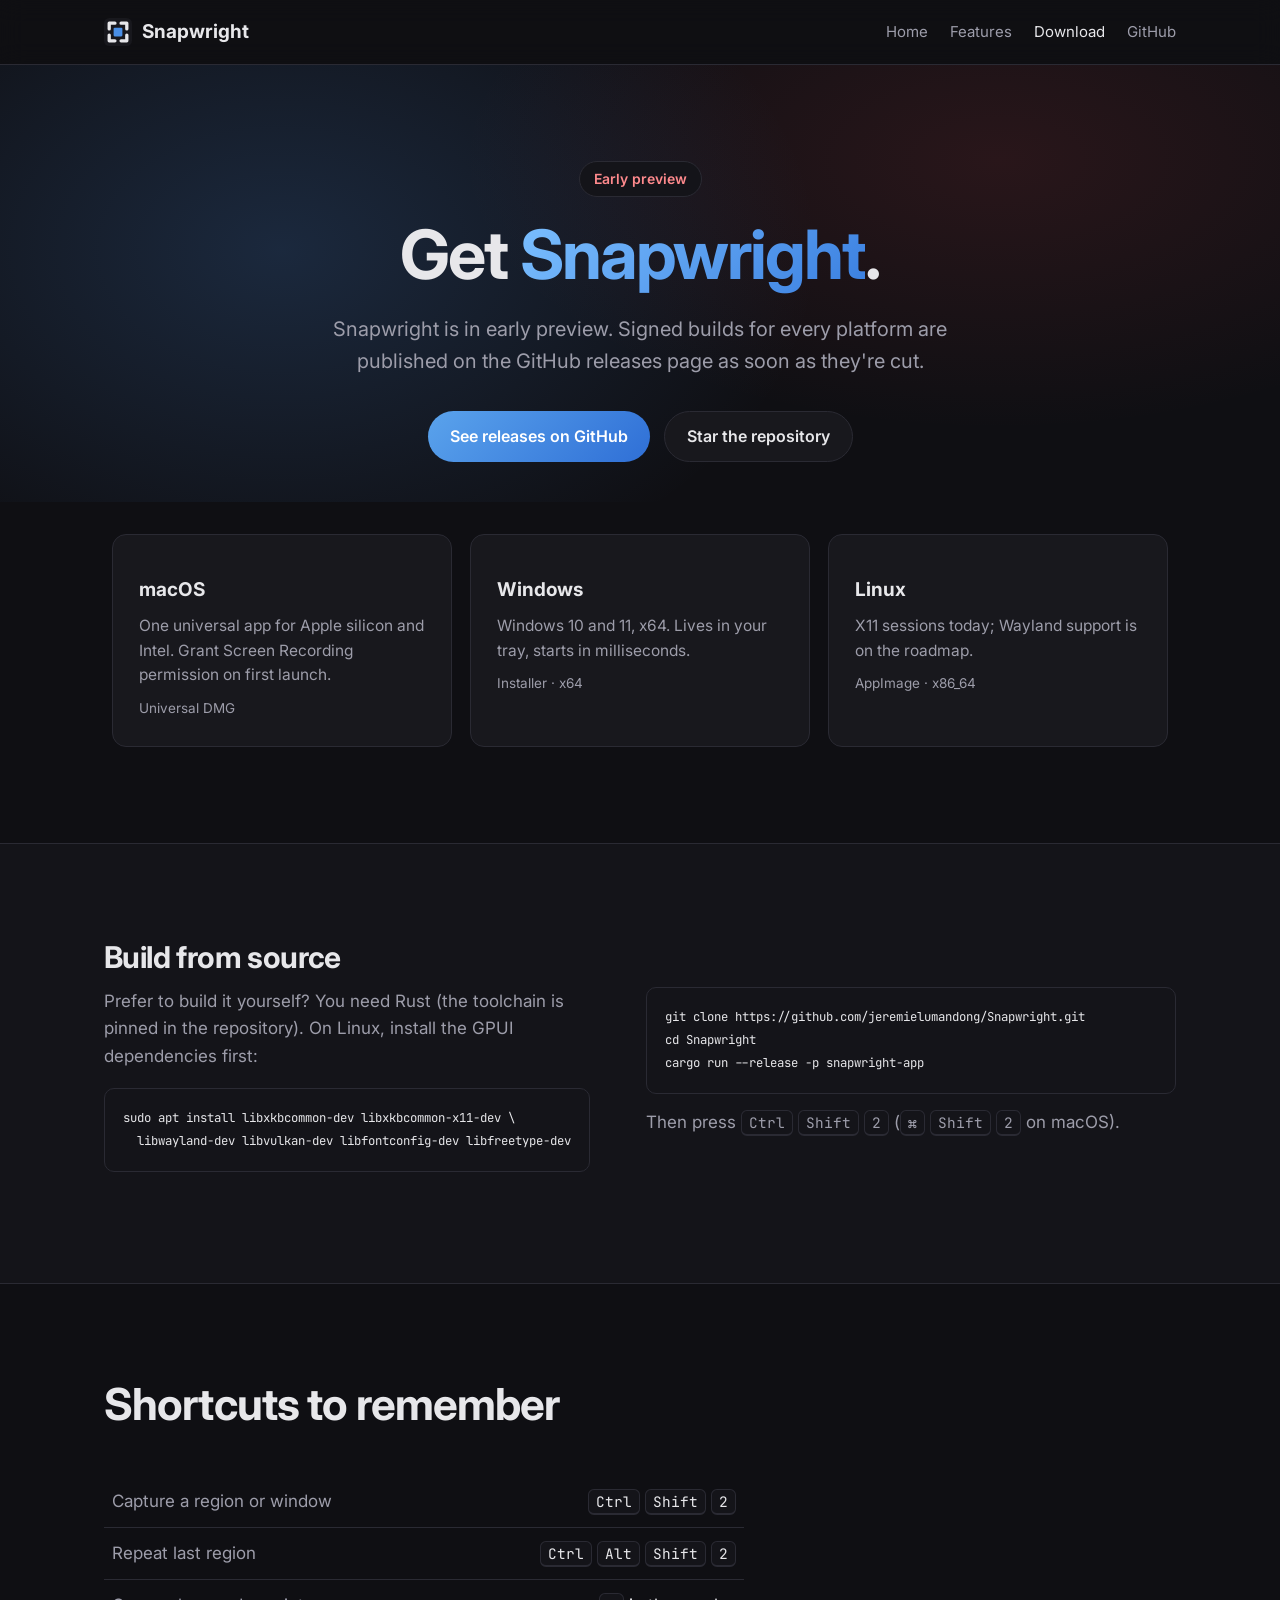
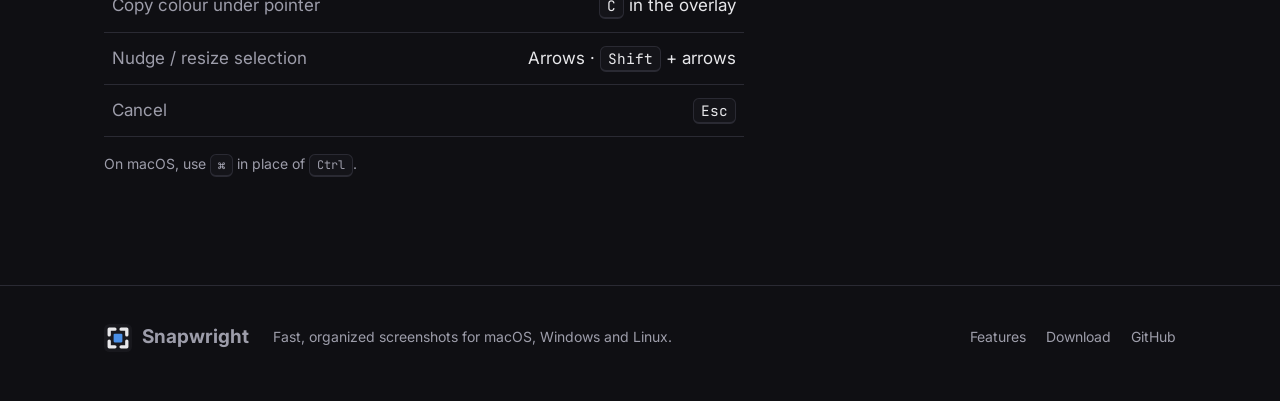
==== site/download.html @ 3f0df412 "Marketing site: Home, Features and Download pages with a Pages deploy workflow Co-Authored-By: Claud" ====
<!doctype html>
<html lang="en">
<head>
<meta charset="utf-8">
<meta name="viewport" content="width=device-width, initial-scale=1">
<title>Download · Snapwright</title>
<meta name="description" content="Get Snapwright for macOS, Windows and Linux.">
<meta property="og:title" content="Download · Snapwright">
<meta property="og:description" content="Get Snapwright for macOS, Windows and Linux.">
<meta property="og:image" content="img/overlay.png">
<link rel="icon" href="favicon.svg" type="image/svg+xml">
<link rel="preconnect" href="https://fonts.googleapis.com">
<link rel="preconnect" href="https://fonts.gstatic.com" crossorigin>
<link href="https://fonts.googleapis.com/css2?family=Inter:wght@400;500;600;700;800&amp;family=JetBrains+Mono&amp;display=swap" rel="stylesheet">
<link rel="stylesheet" href="style.css">
</head>
<body>
<header class="site"><div class="wrap">
  <a class="brand" href="index.html"><img src="favicon.svg" alt="">Snapwright</a>
  <nav><a href="index.html">Home</a><a href="features.html">Features</a><a href="download.html" aria-current="page">Download</a><a href="https://github.com/jeremielumandong/Snapwright" class="hide-sm">GitHub</a></nav>
</div></header>
<main>
<div class="hero"><div class="wrap">
  <span class="eyebrow"><b>Early preview</b></span>
  <h1>Get <em>Snapwright</em>.</h1>
  <p class="lead">Snapwright is in early preview. Signed builds for every platform are published on the
  GitHub releases page as soon as they're cut.</p>
  <div class="cta"><a class="btn primary" href="https://github.com/jeremielumandong/Snapwright/releases">See releases on GitHub</a>
  <a class="btn" href="https://github.com/jeremielumandong/Snapwright">Star the repository</a></div>
</div></div>

<section style="padding-top:24px"><div class="wrap">
  <div class="platforms">
    <div class="card"><h3>macOS</h3><p>One universal app for Apple silicon and Intel. Grant Screen Recording permission on first launch.</p><small>Universal DMG</small></div>
    <div class="card"><h3>Windows</h3><p>Windows 10 and 11, x64. Lives in your tray, starts in milliseconds.</p><small>Installer · x64</small></div>
    <div class="card"><h3>Linux</h3><p>X11 sessions today; Wayland support is on the roadmap.</p><small>AppImage · x86_64</small></div>
  </div>
</div></section>

<section class="alt"><div class="wrap">
  <div class="split">
    <div>
      <h3>Build from source</h3>
      <p>Prefer to build it yourself? You need Rust (the toolchain is pinned in the repository).
      On Linux, install the GPUI dependencies first:</p>
      <pre><code>sudo apt install libxkbcommon-dev libxkbcommon-x11-dev \
  libwayland-dev libvulkan-dev libfontconfig-dev libfreetype-dev</code></pre>
    </div>
    <div>
      <pre><code>git clone https://github.com/jeremielumandong/Snapwright.git
cd Snapwright
cargo run --release -p snapwright-app</code></pre>
      <p>Then press <kbd>Ctrl</kbd> <kbd>Shift</kbd> <kbd>2</kbd> (<kbd>⌘</kbd> <kbd>Shift</kbd> <kbd>2</kbd> on macOS).</p>
    </div>
  </div>
</div></section>

<section><div class="wrap">
  <div class="section-head"><h2>Shortcuts to remember</h2></div>
  <table class="keys" style="max-width:640px">
    <tr><td>Capture a region or window</td><td><kbd>Ctrl</kbd> <kbd>Shift</kbd> <kbd>2</kbd></td></tr>
    <tr><td>Repeat last region</td><td><kbd>Ctrl</kbd> <kbd>Alt</kbd> <kbd>Shift</kbd> <kbd>2</kbd></td></tr>
    <tr><td>Copy colour under pointer</td><td><kbd>C</kbd> in the overlay</td></tr>
    <tr><td>Nudge / resize selection</td><td>Arrows · <kbd>Shift</kbd> + arrows</td></tr>
    <tr><td>Cancel</td><td><kbd>Esc</kbd></td></tr>
  </table>
  <p class="fine">On macOS, use <kbd>⌘</kbd> in place of <kbd>Ctrl</kbd>.</p>
</div></section>
</main>
<footer class="site"><div class="wrap">
  <a class="brand" href="index.html"><img src="favicon.svg" alt="">Snapwright</a>
  <span>Fast, organized screenshots for macOS, Windows and Linux.</span>
  <nav><a href="features.html">Features</a><a href="download.html">Download</a><a href="https://github.com/jeremielumandong/Snapwright">GitHub</a></nav>
</div></footer>
</body>
</html>
---- site/style.css ----
:root {
  --bg: #0f0f13;
  --bg-2: #141419;
  --panel: #18181d;
  --line: #2a2a33;
  --text: #e7e7ea;
  --muted: #9d9daa;
  --accent: #4a8fe6;
  --accent-2: #7cc0ff;
  --red: #e5484d;
  --radius: 14px;
  --max: 1120px;
  color-scheme: dark;
}

* { box-sizing: border-box; }
html { scroll-behavior: smooth; }
body {
  margin: 0;
  background: var(--bg);
  color: var(--text);
  font: 17px/1.6 "Inter", system-ui, -apple-system, "Segoe UI", sans-serif;
  -webkit-font-smoothing: antialiased;
}
img { max-width: 100%; display: block; }
a { color: inherit; }
code, kbd {
  font: 0.85em "JetBrains Mono", ui-monospace, SFMono-Regular, Menlo, monospace;
}
kbd {
  padding: 2px 7px;
  border: 1px solid var(--line);
  border-bottom-width: 2px;
  border-radius: 6px;
  background: var(--bg-2);
  white-space: nowrap;
}

.wrap { max-width: var(--max); margin: 0 auto; padding: 0 24px; }

/* Header */
header.site {
  position: sticky; top: 0; z-index: 10;
  backdrop-filter: blur(12px);
  background: color-mix(in srgb, var(--bg) 80%, transparent);
  border-bottom: 1px solid var(--line);
}
header.site .wrap { display: flex; align-items: center; gap: 28px; height: 64px; }
.brand { display: flex; align-items: center; gap: 10px; font-weight: 700; font-size: 19px; text-decoration: none; }
.brand img { width: 28px; height: 28px; }
header.site nav { display: flex; gap: 22px; margin-left: auto; font-size: 15px; }
header.site nav a { text-decoration: none; color: var(--muted); }
header.site nav a:hover, header.site nav a[aria-current] { color: var(--text); }

.btn {
  display: inline-flex; align-items: center; gap: 8px;
  padding: 12px 22px; border-radius: 999px;
  font-weight: 600; font-size: 16px; text-decoration: none;
  border: 1px solid var(--line); background: var(--panel);
  transition: transform .15s, background .15s;
}
.btn:hover { transform: translateY(-1px); }
.btn.primary { background: linear-gradient(135deg, #5aa3ec, #2f6fd6); border: 0; color: #fff; }
.btn.small { padding: 8px 16px; font-size: 14px; }

/* Hero */
.hero { position: relative; padding: 96px 0 40px; text-align: center; overflow: hidden; }
.hero::before {
  content: ""; position: absolute; inset: -40% -20% auto; height: 900px; z-index: -1;
  background:
    radial-gradient(closest-side at 30% 40%, #4a8fe633, transparent),
    radial-gradient(closest-side at 70% 30%, #e5484d1f, transparent);
}
.eyebrow {
  display: inline-block; padding: 6px 14px; margin-bottom: 22px;
  border: 1px solid var(--line); border-radius: 999px;
  color: var(--muted); font-size: 14px; background: var(--bg-2);
}
.eyebrow b { color: #ff8a8d; font-weight: 600; }
h1 { font-size: clamp(40px, 6vw, 68px); line-height: 1.05; letter-spacing: -0.03em; margin: 0 auto 22px; max-width: 900px; }
h1 em, h2 em { font-style: normal; background: linear-gradient(135deg, #7cc0ff, #3a7fe0); -webkit-background-clip: text; background-clip: text; color: transparent; }
.lead { font-size: 20px; color: var(--muted); max-width: 680px; margin: 0 auto 34px; }
.cta { display: flex; gap: 14px; justify-content: center; flex-wrap: wrap; }
.fine { color: var(--muted); font-size: 14px; margin-top: 16px; }

.shot {
  margin: 56px auto 0; max-width: 1040px;
  border-radius: var(--radius); overflow: hidden;
  border: 1px solid var(--line);
  box-shadow: 0 30px 80px #0009, 0 0 0 1px #ffffff08;
}
.shot img { width: 100%; }

/* Stats */
.stats { display: grid; grid-template-columns: repeat(4, 1fr); gap: 1px; background: var(--line); border: 1px solid var(--line); border-radius: var(--radius); overflow: hidden; margin: 72px 0 0; }
.stats div { background: var(--bg-2); padding: 26px 22px; }
.stats b { display: block; font-size: 34px; letter-spacing: -0.02em; }
.stats span { color: var(--muted); font-size: 14px; }

/* Sections */
section { padding: 96px 0; }
section.alt { background: var(--bg-2); border-block: 1px solid var(--line); }
h2 { font-size: clamp(30px, 4vw, 44px); line-height: 1.1; letter-spacing: -0.02em; margin: 0 0 16px; }
.section-head { max-width: 720px; margin-bottom: 48px; }
.section-head p { color: var(--muted); font-size: 19px; margin: 0; }
.center { text-align: center; margin-left: auto; margin-right: auto; }

.split { display: grid; grid-template-columns: 1fr 1.25fr; gap: 56px; align-items: center; }
.split.rev { grid-template-columns: 1.25fr 1fr; }
.split.rev > :first-child { order: 2; }
.split .shot { margin: 0; }
.split h3 { font-size: 30px; line-height: 1.15; letter-spacing: -0.02em; margin: 0 0 14px; }
.split p { color: var(--muted); margin: 0 0 18px; }
.ticks { list-style: none; padding: 0; margin: 0; }
.ticks li { padding-left: 30px; position: relative; margin-bottom: 10px; }
.ticks li::before {
  content: ""; position: absolute; left: 0; top: 7px; width: 18px; height: 18px; border-radius: 50%;
  background: var(--accent) url("data:image/svg+xml,%3Csvg xmlns='http://www.w3.org/2000/svg' viewBox='0 0 20 20'%3E%3Cpath d='M5 10.5l3 3 7-7' fill='none' stroke='%23ffffff' stroke-width='2.5' stroke-linecap='round' stroke-linejoin='round'/%3E%3C/svg%3E") center/14px no-repeat;
}

.grid { display: grid; grid-template-columns: repeat(3, 1fr); gap: 18px; }
.card { background: var(--panel); border: 1px solid var(--line); border-radius: var(--radius); padding: 26px; }
.card h3 { margin: 14px 0 8px; font-size: 19px; }
.card p { margin: 0; color: var(--muted); font-size: 15.5px; }
.icon { width: 42px; height: 42px; border-radius: 10px; display: grid; place-items: center; background: #4a8fe61f; color: var(--accent); }
.icon svg { width: 22px; height: 22px; }
.soon { display: inline-block; margin-left: 6px; padding: 1px 8px; border-radius: 999px; font-size: 12px; font-weight: 600; background: #e5484d22; color: #ff8a8d; vertical-align: middle; }

.platforms { display: flex; gap: 18px; justify-content: center; flex-wrap: wrap; margin-top: 8px; }
.platforms .card { flex: 1 1 280px; max-width: 340px; text-align: left; }
.platforms .card small { color: var(--muted); display: block; margin-top: 10px; font-size: 13.5px; }

.keys { width: 100%; border-collapse: collapse; }
.keys td { padding: 12px 8px; border-bottom: 1px solid var(--line); }
.keys td:first-child { color: var(--muted); }
.keys td:last-child { text-align: right; }

.final { text-align: center; }
.final .card { padding: 64px 32px; background: linear-gradient(135deg, #4a8fe626, #e5484d14), var(--panel); }

pre { background: var(--bg-2); border: 1px solid var(--line); border-radius: 10px; padding: 18px; overflow-x: auto; font-size: 14.5px; }

footer.site { border-top: 1px solid var(--line); padding: 36px 0 48px; color: var(--muted); font-size: 14px; }
footer.site .wrap { display: flex; gap: 24px; flex-wrap: wrap; align-items: center; }
footer.site nav { display: flex; gap: 20px; margin-left: auto; }
footer.site a { text-decoration: none; }
footer.site a:hover { color: var(--text); }

@media (max-width: 860px) {
  header.site nav a.hide-sm { display: none; }
  .stats { grid-template-columns: repeat(2, 1fr); }
  .split, .split.rev { grid-template-columns: 1fr; gap: 28px; }
  .split.rev > :first-child { order: 0; }
  .grid { grid-template-columns: 1fr; }
  section { padding: 64px 0; }
  .hero { padding-top: 64px; }
}
@media (max-width: 480px) {
  .wrap { padding: 0 16px; }
  header.site nav { gap: 14px; }
  .stats b { font-size: 26px; }
}
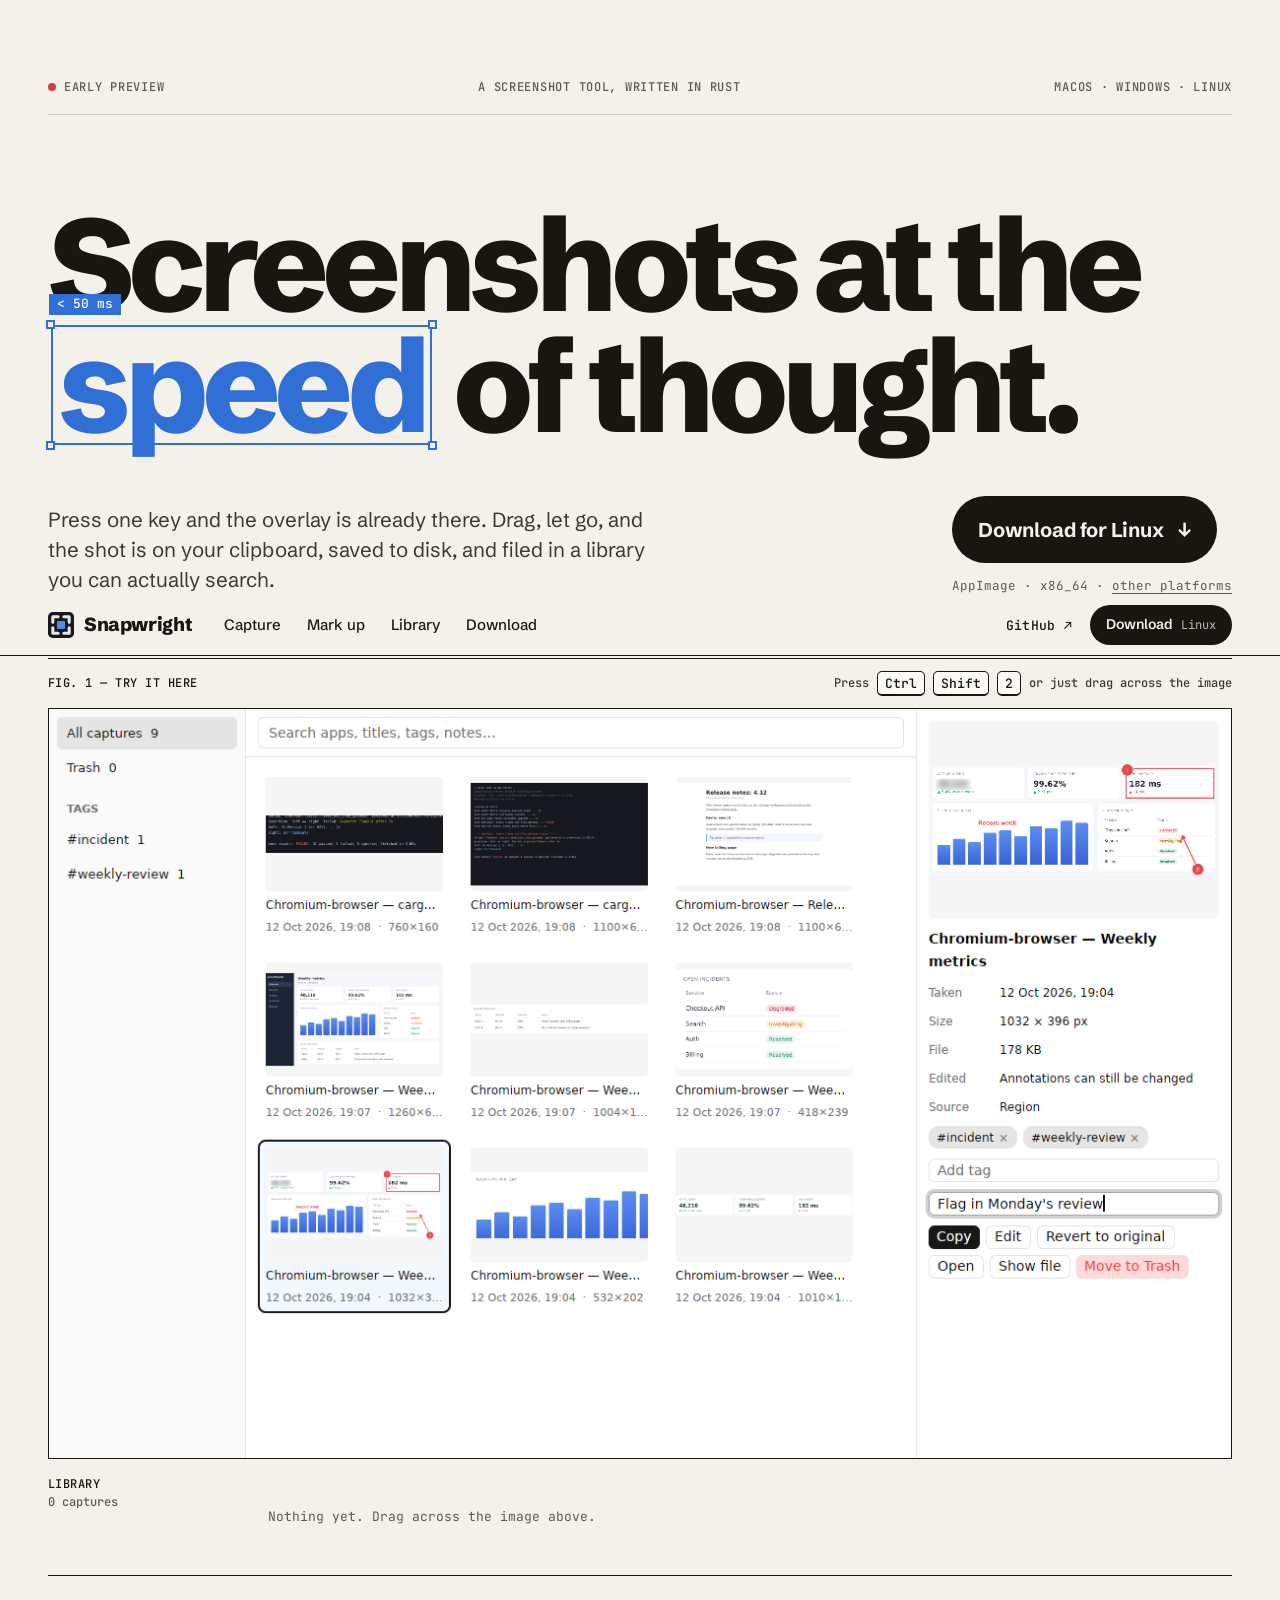
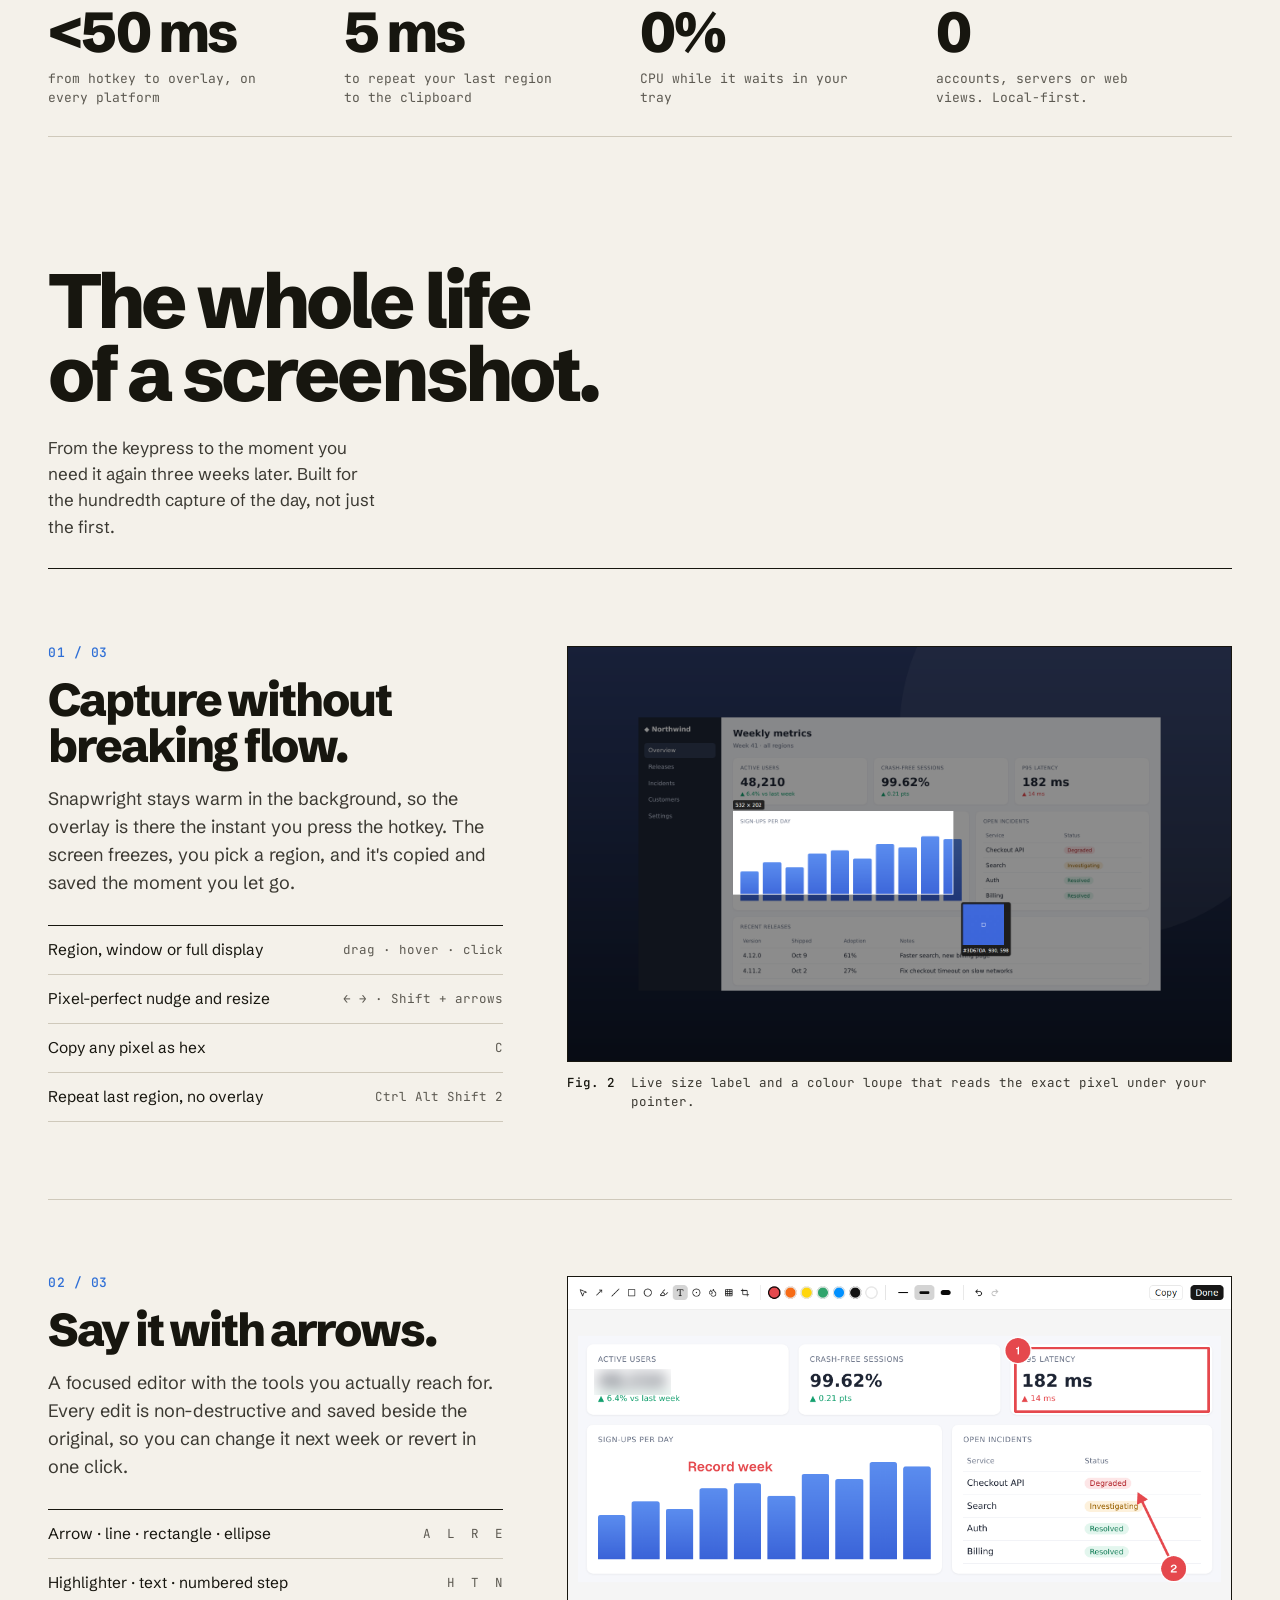
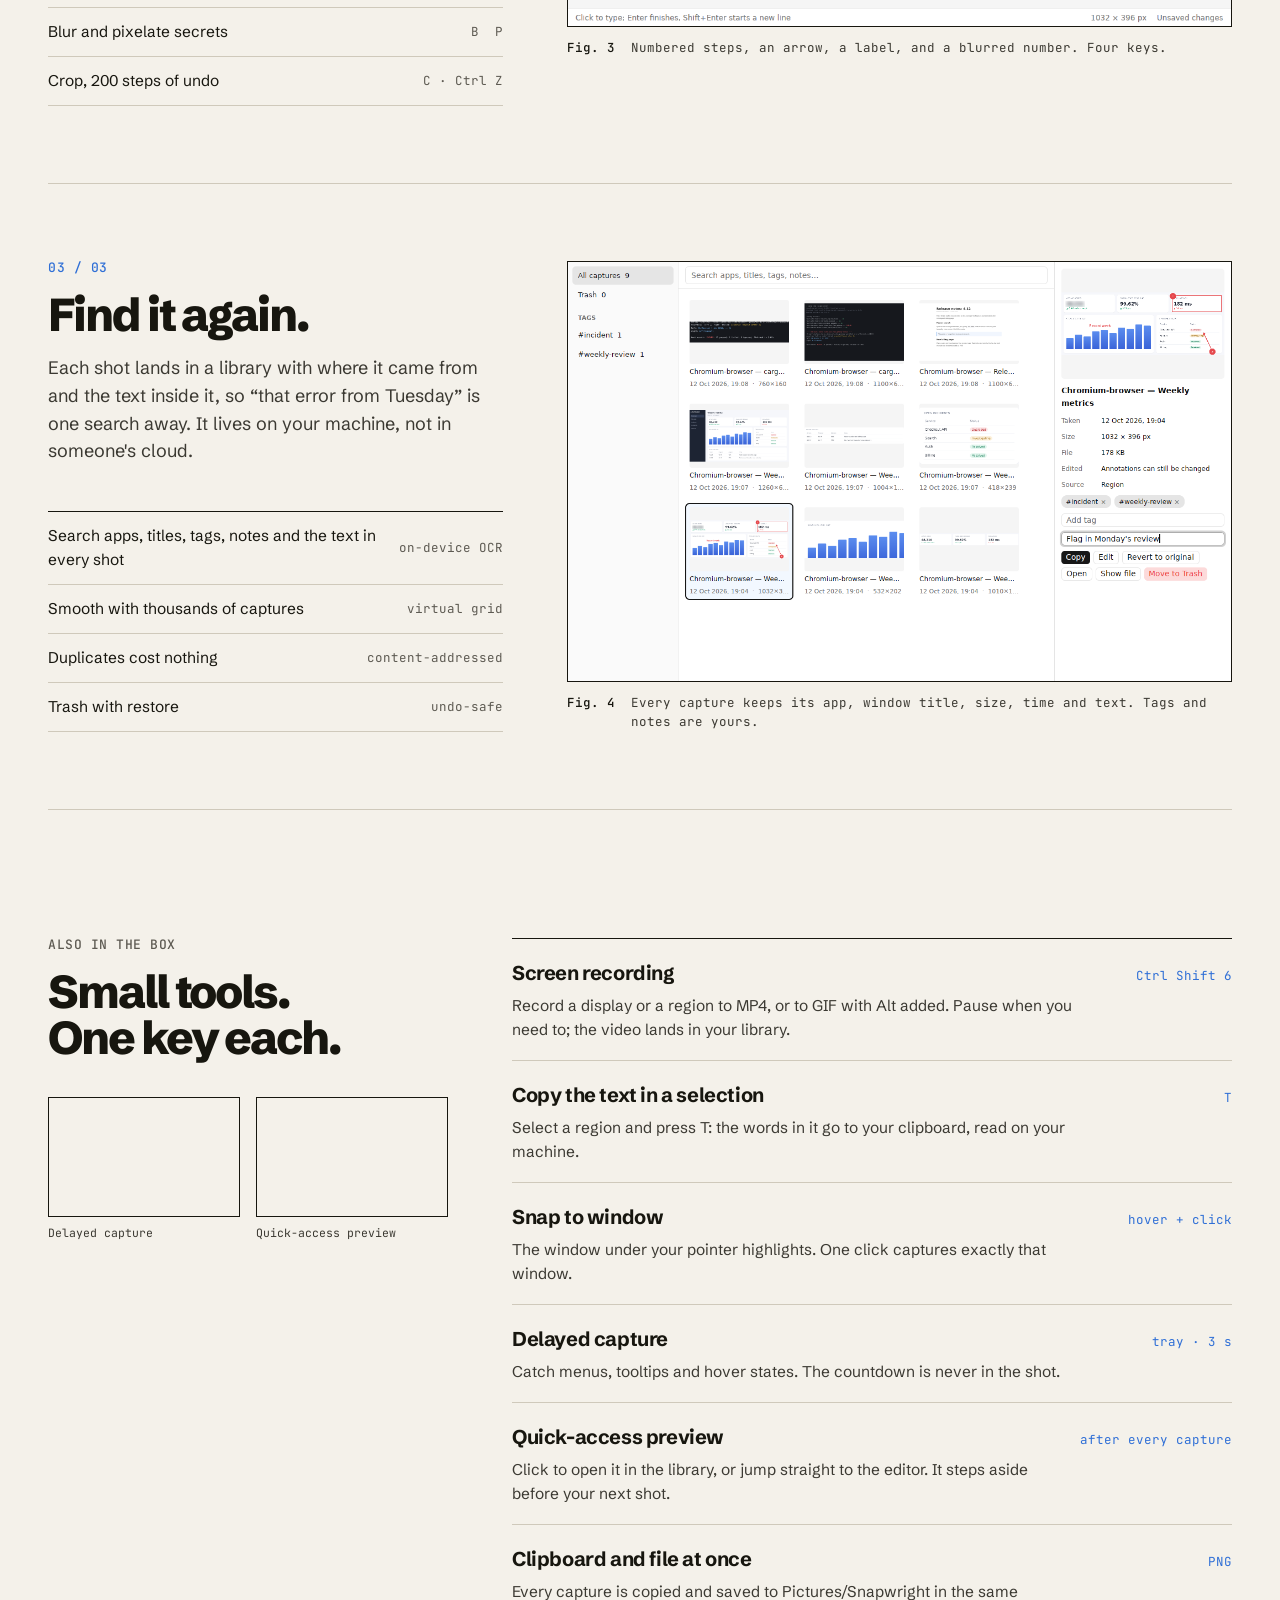
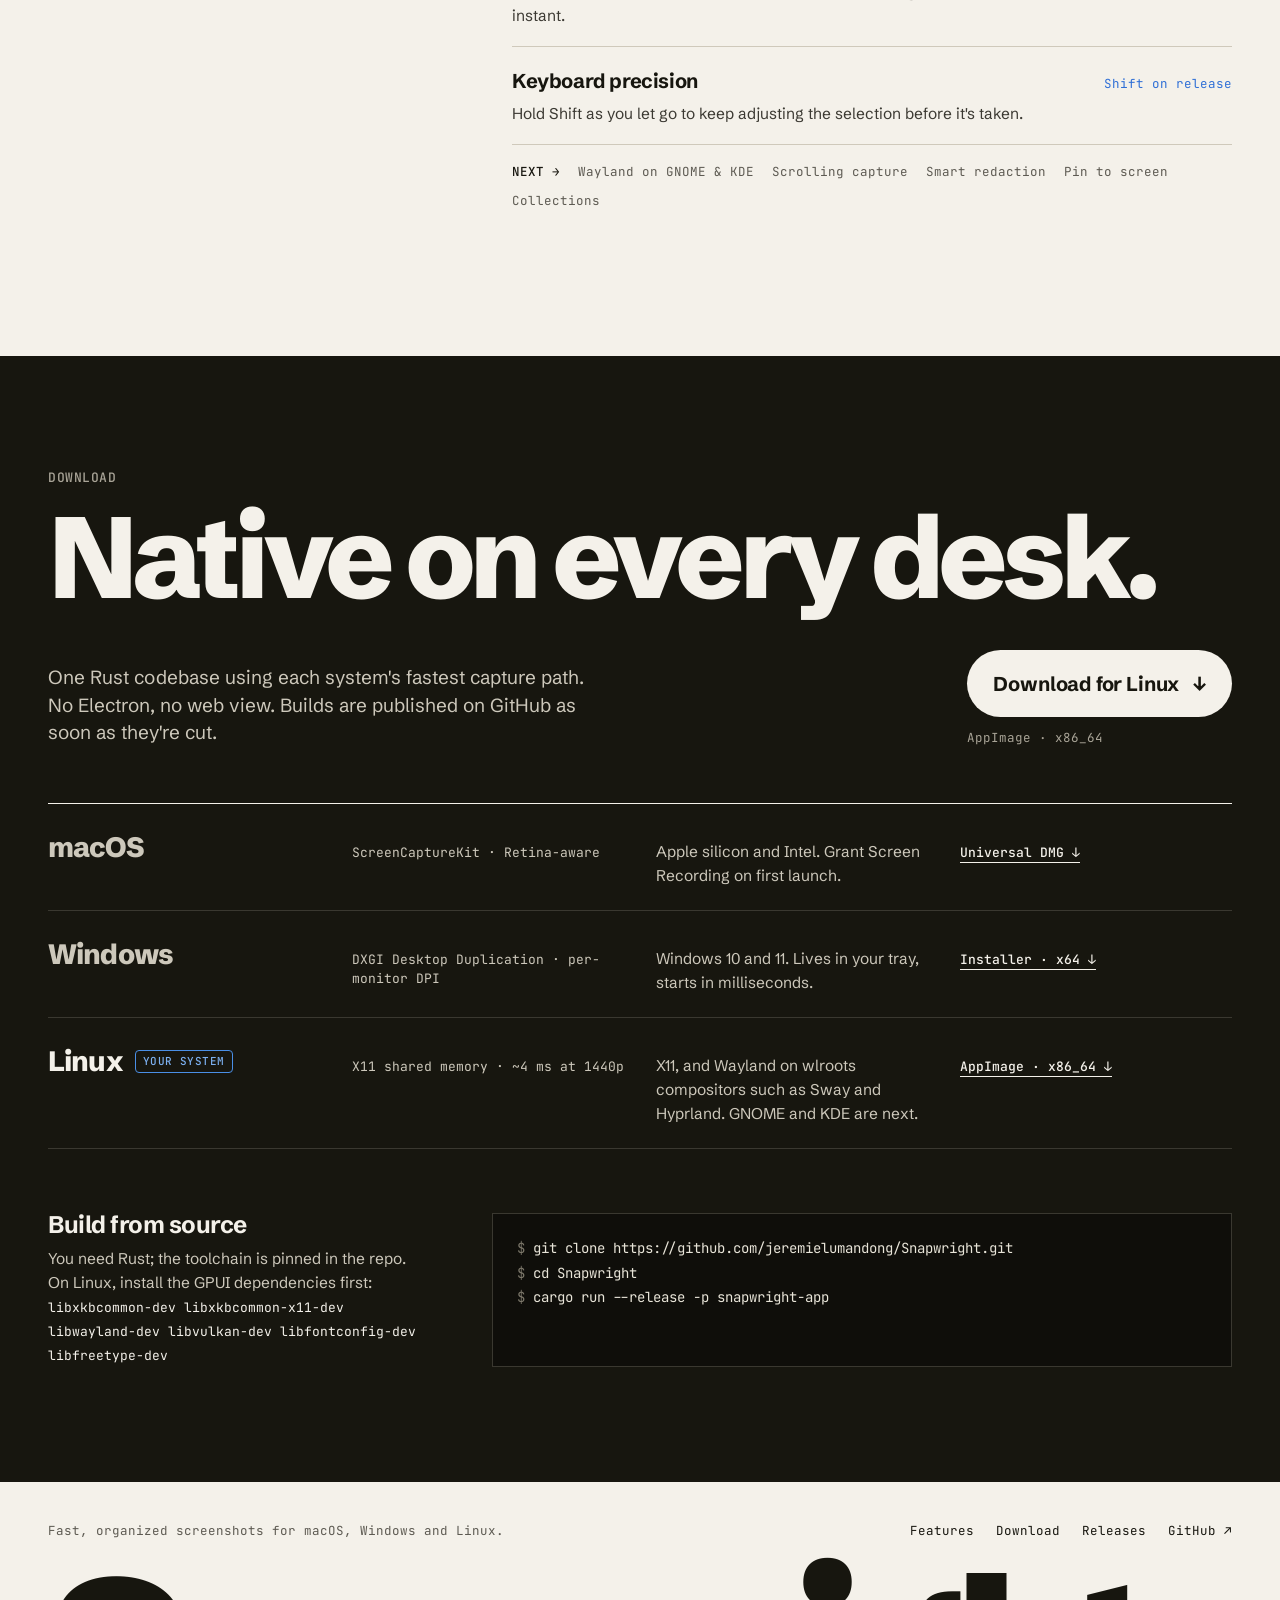
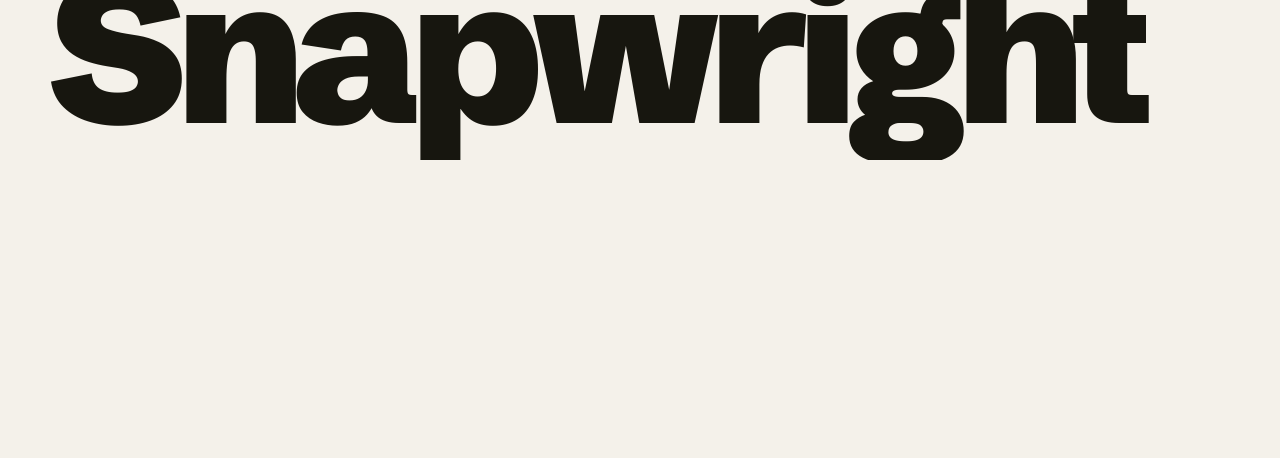
==== commit 9ecc5876: "Site: editorial redesign with a live capture demo; bump version to 0.2.0 One page replaces index, fe" ====
--- a/site/download.html
+++ b/site/download.html
@@ -2,75 +2,12 @@
 <html lang="en">
 <head>
 <meta charset="utf-8">
-<meta name="viewport" content="width=device-width, initial-scale=1">
-<title>Download · Snapwright</title>
-<meta name="description" content="Get Snapwright for macOS, Windows and Linux.">
-<meta property="og:title" content="Download · Snapwright">
-<meta property="og:description" content="Get Snapwright for macOS, Windows and Linux.">
-<meta property="og:image" content="img/overlay.png">
+<title>Snapwright</title>
+<meta http-equiv="refresh" content="0; url=index.html#download">
+<link rel="canonical" href="index.html#download">
 <link rel="icon" href="favicon.svg" type="image/svg+xml">
-<link rel="preconnect" href="https://fonts.googleapis.com">
-<link rel="preconnect" href="https://fonts.gstatic.com" crossorigin>
-<link href="https://fonts.googleapis.com/css2?family=Inter:wght@400;500;600;700;800&amp;family=JetBrains+Mono&amp;display=swap" rel="stylesheet">
-<link rel="stylesheet" href="style.css">
 </head>
 <body>
-<header class="site"><div class="wrap">
-  <a class="brand" href="index.html"><img src="favicon.svg" alt="">Snapwright</a>
-  <nav><a href="index.html">Home</a><a href="features.html">Features</a><a href="download.html" aria-current="page">Download</a><a href="https://github.com/jeremielumandong/Snapwright" class="hide-sm">GitHub</a></nav>
-</div></header>
-<main>
-<div class="hero"><div class="wrap">
-  <span class="eyebrow"><b>Early preview</b></span>
-  <h1>Get <em>Snapwright</em>.</h1>
-  <p class="lead">Snapwright is in early preview. Signed builds for every platform are published on the
-  GitHub releases page as soon as they're cut.</p>
-  <div class="cta"><a class="btn primary" href="https://github.com/jeremielumandong/Snapwright/releases">See releases on GitHub</a>
-  <a class="btn" href="https://github.com/jeremielumandong/Snapwright">Star the repository</a></div>
-</div></div>
-
-<section style="padding-top:24px"><div class="wrap">
-  <div class="platforms">
-    <div class="card"><h3>macOS</h3><p>One universal app for Apple silicon and Intel. Grant Screen Recording permission on first launch.</p><small>Universal DMG</small></div>
-    <div class="card"><h3>Windows</h3><p>Windows 10 and 11, x64. Lives in your tray, starts in milliseconds.</p><small>Installer · x64</small></div>
-    <div class="card"><h3>Linux</h3><p>X11 sessions today; Wayland support is on the roadmap.</p><small>AppImage · x86_64</small></div>
-  </div>
-</div></section>
-
-<section class="alt"><div class="wrap">
-  <div class="split">
-    <div>
-      <h3>Build from source</h3>
-      <p>Prefer to build it yourself? You need Rust (the toolchain is pinned in the repository).
-      On Linux, install the GPUI dependencies first:</p>
-      <pre><code>sudo apt install libxkbcommon-dev libxkbcommon-x11-dev \
-  libwayland-dev libvulkan-dev libfontconfig-dev libfreetype-dev</code></pre>
-    </div>
-    <div>
-      <pre><code>git clone https://github.com/jeremielumandong/Snapwright.git
-cd Snapwright
-cargo run --release -p snapwright-app</code></pre>
-      <p>Then press <kbd>Ctrl</kbd> <kbd>Shift</kbd> <kbd>2</kbd> (<kbd>⌘</kbd> <kbd>Shift</kbd> <kbd>2</kbd> on macOS).</p>
-    </div>
-  </div>
-</div></section>
-
-<section><div class="wrap">
-  <div class="section-head"><h2>Shortcuts to remember</h2></div>
-  <table class="keys" style="max-width:640px">
-    <tr><td>Capture a region or window</td><td><kbd>Ctrl</kbd> <kbd>Shift</kbd> <kbd>2</kbd></td></tr>
-    <tr><td>Repeat last region</td><td><kbd>Ctrl</kbd> <kbd>Alt</kbd> <kbd>Shift</kbd> <kbd>2</kbd></td></tr>
-    <tr><td>Copy colour under pointer</td><td><kbd>C</kbd> in the overlay</td></tr>
-    <tr><td>Nudge / resize selection</td><td>Arrows · <kbd>Shift</kbd> + arrows</td></tr>
-    <tr><td>Cancel</td><td><kbd>Esc</kbd></td></tr>
-  </table>
-  <p class="fine">On macOS, use <kbd>⌘</kbd> in place of <kbd>Ctrl</kbd>.</p>
-</div></section>
-</main>
-<footer class="site"><div class="wrap">
-  <a class="brand" href="index.html"><img src="favicon.svg" alt="">Snapwright</a>
-  <span>Fast, organized screenshots for macOS, Windows and Linux.</span>
-  <nav><a href="features.html">Features</a><a href="download.html">Download</a><a href="https://github.com/jeremielumandong/Snapwright">GitHub</a></nav>
-</div></footer>
+<p>This page moved to <a href="index.html#download">index.html#download</a>.</p>
 </body>
 </html>
